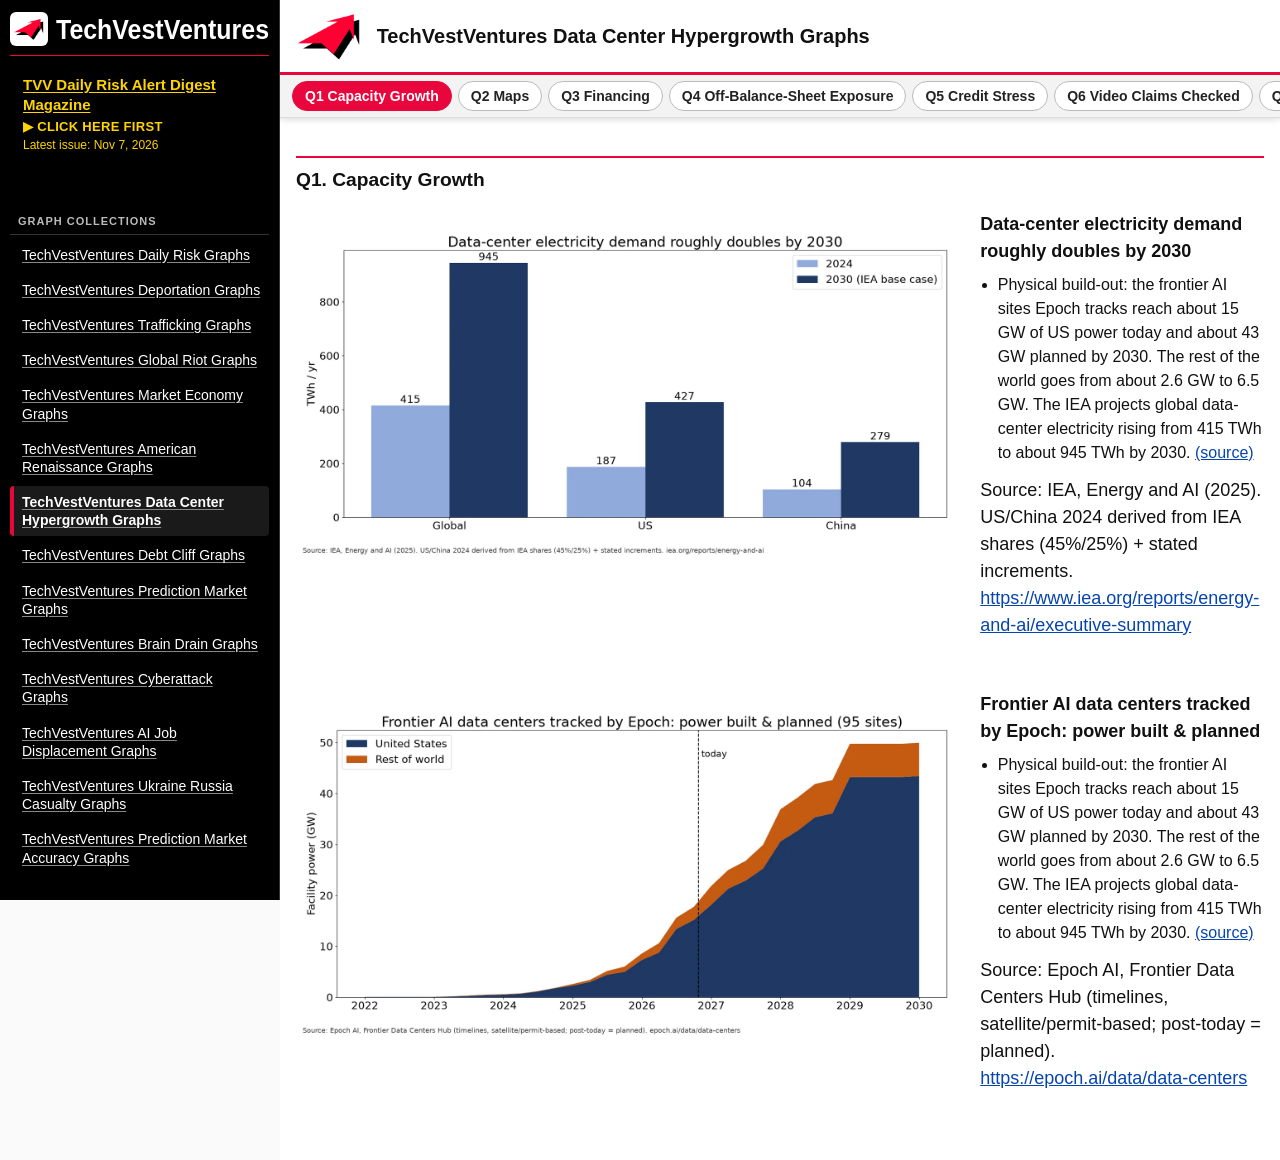
==== index.html @ f4a86226 "Weekly Focus graphs 2026-11-08" ====
<!doctype html><html lang="en"><head><meta charset="utf-8"><meta name="viewport" content="width=device-width,initial-scale=1"><title>TechVestVentures Data Center Hypergrowth Graphs</title><link rel="stylesheet" href="assets/style.css"></head><body><nav id="tvvnav" aria-label="TechVestVentures sites"><details open><summary><span class="mark"><img src="[data-uri]" alt="TechVest logo"></span><svg class="word" viewBox="0 0 214 32" preserveAspectRatio="xMinYMid meet" role="img" aria-label="TechVestVentures"><text x="0" y="26" textLength="214" lengthAdjust="spacingAndGlyphs" font-family="Arial,Helvetica,sans-serif" font-weight="700" font-size="28" fill="#fff">TechVestVentures</text></svg></summary><a class="mag" href="https://atlantean2.github.io/tvv-daily-risk-alert-digest/"><span class="t">TVV Daily Risk Alert Digest Magazine</span><span class="cta">&#9654; click here first</span><span class="sub">Latest issue: Nov 7, 2026</span></a><div class="sp2" aria-hidden="true"></div><div class="grp">Graph Collections</div><a href="https://atlantean2.github.io/tvv-daily-risk-graphs/">TechVestVentures Daily Risk Graphs</a><a href="https://atlantean2.github.io/tvv-deportation-graphs/">TechVestVentures Deportation Graphs</a><a href="https://atlantean2.github.io/tvv-trafficking-graphs/">TechVestVentures Trafficking Graphs</a><a href="https://atlantean2.github.io/tvv-global-riot-graphs/">TechVestVentures Global Riot Graphs</a><a href="https://atlantean2.github.io/tvv-market-economy-graphs/">TechVestVentures Market Economy Graphs</a><a href="https://atlantean2.github.io/tvv-american-renaissance-graphs/">TechVestVentures American Renaissance Graphs</a><a class="cur" href="https://atlantean2.github.io/tvv-data-center-hypergrowth-graphs/" aria-current="page">TechVestVentures Data Center Hypergrowth Graphs</a><a href="https://atlantean2.github.io/tvv-debt-cliff-graphs/">TechVestVentures Debt Cliff Graphs</a><a href="https://atlantean2.github.io/tvv-prediction-market-graphs/">TechVestVentures Prediction Market Graphs</a><a href="https://atlantean2.github.io/tvv-brain-drain-graphs/">TechVestVentures Brain Drain Graphs</a><a href="https://atlantean2.github.io/tvv-cyberattack-graphs/">TechVestVentures Cyberattack Graphs</a><a href="https://atlantean2.github.io/tvv-ai-job-displacement-graphs/">TechVestVentures AI Job Displacement Graphs</a><a href="https://atlantean2.github.io/tvv-ukraine-russia-casualty-graphs/">TechVestVentures Ukraine Russia Casualty Graphs</a><a href="https://atlantean2.github.io/tvv-prediction-market-accuracy-graphs/">TechVestVentures Prediction Market Accuracy Graphs</a><div class="sp5" aria-hidden="true"></div><div class="grp gold">Essays</div><a class="ess" href="https://atlantean2.github.io/tvv-daily-risk-alert-digest/essays/ai-job-displacement.html">AI Job Displacement</a><a class="ess" href="https://atlantean2.github.io/tvv-daily-risk-alert-digest/essays/prediction-markets.html">Prediction Markets</a><a class="ess" href="https://atlantean2.github.io/tvv-daily-risk-alert-digest/essays/ukraine-russia-casualty-claims.html">Ukraine vs Russia: Casualty Claims</a></details></nav><script>(function(){var d=document.querySelector('#tvvnav details');function f(){if(innerWidth>900)d.open=true}f();addEventListener('resize',f)})()</script><div id="top"><header><img src="assets/logo.png" alt="TVV logo"><h1>TechVestVentures Data Center Hypergrowth Graphs</h1></header><nav id="tabs" role="tablist" aria-label="Sections"><button role="tab" data-d="Q1" aria-selected="false">Q1 Capacity Growth</button><button role="tab" data-d="Q2" aria-selected="false">Q2 Maps</button><button role="tab" data-d="Q3" aria-selected="false">Q3 Financing</button><button role="tab" data-d="Q4" aria-selected="false">Q4 Off-Balance-Sheet Exposure</button><button role="tab" data-d="Q5" aria-selected="false">Q5 Credit Stress</button><button role="tab" data-d="Q6" aria-selected="false">Q6 Video Claims Checked</button><button role="tab" data-d="Q7" aria-selected="false">Q7 Power &amp; Grid</button><button role="tab" data-d="sources" aria-selected="false">Sources</button></nav></div><main id="content"></main><script>const tabs=[...document.querySelectorAll('#tabs button')],m=document.getElementById('content'),ds=tabs.map(t=>t.dataset.d);
async function show(d){if(!ds.includes(d))d=ds[0];tabs.forEach(t=>t.setAttribute('aria-selected',t.dataset.d==d));
document.querySelector(`#tabs [data-d="${d}"]`).scrollIntoView({inline:'nearest',block:'nearest'});
m.innerHTML='<p>Loading…</p>';try{const r=await fetch('issues/'+d+'.html',{cache:'no-cache'});const doc=new DOMParser().parseFromString(await r.text(),'text/html');
const c=doc.querySelector('#issue');c.querySelectorAll('img').forEach(i=>i.setAttribute('src','issues/'+i.getAttribute('src')));
c.querySelectorAll('a[href]').forEach(a=>{const h=a.getAttribute('href');if(!/^(https?:|#)/.test(h))a.setAttribute('href','issues/'+h);if(/^http/.test(h)){a.target='_blank';a.rel='noopener'}});m.innerHTML=c.innerHTML;document.title=TT+' — '+(tabs.find(t=>t.dataset.d==d).textContent);window.scrollTo(0,0)}
catch(e){m.innerHTML='<p>Could not load '+d+'.</p>'}}
const TT=document.title;tabs.forEach(t=>t.onclick=()=>{location.hash=t.dataset.d});
addEventListener('hashchange',()=>show(location.hash.slice(1)));show(location.hash.slice(1));</script></body></html>
---- assets/style.css ----
body{margin:0;font:16px/1.5 Arial,Helvetica,sans-serif;color:#111;background:#fafafa}
#top{position:sticky;top:0;z-index:9;background:#fff;box-shadow:0 2px 6px #0002}
header{border-bottom:3px solid #e8063c;display:flex;align-items:center;gap:14px;padding:8px 16px}
header img{height:56px}header h1{font-size:1.25rem;margin:0}
#tabs{display:flex;gap:6px;overflow-x:auto;white-space:nowrap;padding:6px 12px;background:#f3f3f3;border-bottom:1px solid #ddd;-webkit-overflow-scrolling:touch}
#tabs button{flex:0 0 auto;font:600 14px Arial,sans-serif;padding:6px 12px;border:1px solid #bbb;border-radius:16px;background:#fff;color:#222;cursor:pointer}
#tabs button[aria-selected=true]{background:#e8063c;border-color:#e8063c;color:#fff}
main{max-width:1040px;margin:0 auto;padding:16px;background:#fff}
main img{width:100%;max-width:1000px;height:auto;display:block;margin:14px auto}
a{color:#0645ad;text-decoration:underline}h2{border-top:2px solid #e8063c;padding-top:8px;margin-top:22px;font-size:1.2rem;font-weight:700;scroll-margin-top:130px}
main table{width:100%;border-collapse:collapse}main td{display:block;width:100%;padding:0}main td:empty{display:none}
ul.items{margin-left:24px;padding-left:1.1em}
.action-box{border:3px solid #e8063c;padding:10px 14px;margin:20px 0}a.risk-center{font-weight:700;color:#C00000}.rc-header{font-size:.9rem;color:#1a1a1a;border-bottom:2px solid #C9A227;padding-bottom:6px;margin:0 0 12px}ul.items li{margin:6px 0}
@media(max-width:600px){header img{height:40px}header h1{font-size:1rem}}
figure.g{margin:0 0 28px;padding:0}figure.g figcaption{font-size:15px;margin:4px 6px}figure.g .t{font-weight:700}
figure.g .s{font-size:14px;word-break:break-all}ul.src li{margin:4px 0;word-break:break-all}
figure.g{display:grid;grid-template-columns:minmax(0,7fr) minmax(260px,3fr);gap:22px;align-items:start;margin:0 0 40px}
figure.g img{width:100%;height:auto;max-width:none}
figure.g figcaption{font-size:18px;line-height:1.5;margin:0}figure.g figcaption p{margin:0 0 12px}
figure.g figcaption .t{font-weight:700;display:block;margin-bottom:8px}figure.g ul{margin:0 0 12px;padding-left:1.1em;font-size:16px}figure.g li{margin:4px 0}
.view{border-left:4px solid #8B0000;background:#faf3f3;padding:10px 14px;margin:24px 0;font-size:17px;line-height:1.5}
@media(max-width:1100px){figure.g{grid-template-columns:1fr}}
figure.g.w{display:grid;grid-template-columns:minmax(0,7fr) minmax(260px,3fr);gap:22px;align-items:start;margin:0 0 40px}
figure.g.w img{width:100%;height:auto;max-width:none}
figure.g.w figcaption{font-size:18px;line-height:1.5;margin:0}figure.g.w figcaption p{margin:0 0 12px}
figure.g.w figcaption .t{font-weight:700;display:block;margin-bottom:8px}
.wk{border-left:4px solid #8B0000;background:#faf3f3;padding:10px 14px;margin:0 0 24px;font-size:17px;line-height:1.5}
figure.g.w ul{margin:0 0 12px;padding-left:1.1em;font-size:16px}figure.g.w li{margin:4px 0}figure.g.w p.nt{font-size:15px;color:#444}
@media(max-width:1100px){figure.g.w{grid-template-columns:1fr}}
#tvvnav{position:fixed;left:0;top:0;bottom:0;width:280px;box-sizing:border-box;padding:12px 10px;background:#000;color:#fff;border-right:1px solid #333;font-family:Arial,Helvetica,sans-serif;overflow-y:auto;z-index:20}
#tvvnav summary{list-style:none;cursor:default;display:flex;align-items:center;gap:8px;border-bottom:1px solid #e8063c;padding-bottom:9px;margin-bottom:10px}
#tvvnav summary::-webkit-details-marker{display:none}
#tvvnav .mark{flex:0 0 auto;width:38px;height:34px;background:#fff;border-radius:6px;display:flex;align-items:center;justify-content:center}
#tvvnav .mark img{width:32px;height:auto;display:block}
#tvvnav .word{flex:1 1 auto;min-width:0;height:32px;display:block}
#tvvnav a,#tvvnav span.soon{display:block;font-size:14px;padding:7px 8px;margin:3px 0;border-radius:4px;line-height:1.3;border-left:4px solid transparent}
#tvvnav a{color:#fff;text-decoration:underline;text-decoration-color:#888;text-underline-offset:2px}
#tvvnav a:hover,#tvvnav a:focus{background:#222;text-decoration-color:#fff}
#tvvnav a.cur{font-weight:700;border-left-color:#e8063c;background:#1a1a1a}
#tvvnav span.soon{color:#888;font-style:italic}
#tvvnav a.mag{background:#ffd400;color:#000;font-weight:700;font-size:15px;text-decoration:none;border-left:4px solid #ffd400;padding:9px 9px 8px;margin-bottom:10px}
#tvvnav a.mag:hover,#tvvnav a.mag:focus{background:#ffe766}
#tvvnav a.mag.cur{border-left-color:#e8063c}
#tvvnav a.mag .t{text-decoration:underline;text-underline-offset:2px}
#tvvnav a.mag .cta{display:block;margin-top:5px;font-size:13px;font-weight:700;text-transform:uppercase;letter-spacing:.3px}
#tvvnav a.mag .sub{display:block;font-size:12px;font-weight:400;margin-top:2px}
#tvvnav a.mag:not(.cur){background:transparent;color:#ffd400;border-left:4px solid transparent}
#tvvnav a.mag:not(.cur):hover,#tvvnav a.mag:not(.cur):focus{background:#1a1a1a}
#tvvnav .sp2{height:2.6em}#tvvnav .sp5{height:6.5em}
#tvvnav .grp{font-size:11px;font-weight:700;letter-spacing:1px;text-transform:uppercase;color:#bbb;padding:0 8px 4px;margin:0 0 4px;border-bottom:1px solid #333}
#tvvnav .grp.gold{color:#ffd400;border-bottom-color:#5a4b00}
#tvvnav a.ess{color:#ffd400;font-weight:700;text-decoration-color:#8a7300}
#tvvnav a.ess:hover,#tvvnav a.ess:focus{background:#1a1a1a;text-decoration-color:#ffd400}
#tvvnav a.ess.cur{background:#ffd400;color:#000;border-left-color:#e8063c;text-decoration:none}
body{padding-left:280px}
@media(max-width:900px){body{padding-left:0}#tvvnav{position:static;width:auto;border-right:0;border-bottom:2px solid #e8063c;padding:8px 12px}
#tvvnav summary{cursor:pointer;margin:0;border:0;padding:2px 0}#tvvnav .word{max-width:250px}
#tvvnav summary::after{content:"\2630";color:#fff;font-size:22px;margin-left:auto;padding-left:8px}}
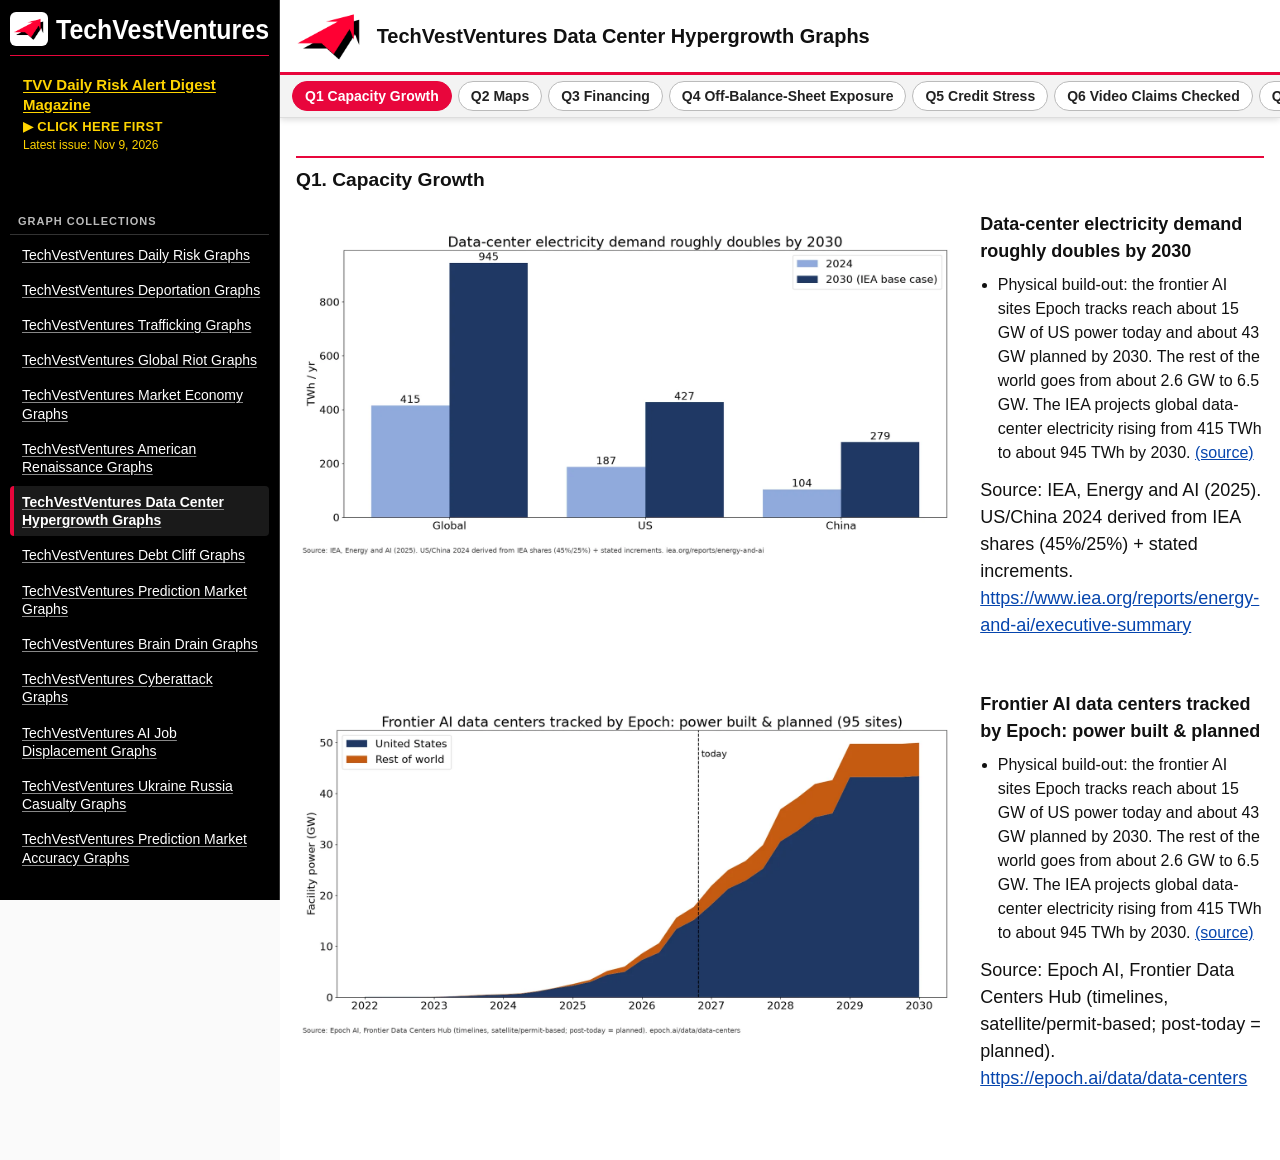
==== commit bd512414: "Data Center: add neo-cloud stocks drawdown from all-time highs (M48) Approved by Michael Nov 10, 202" ====
--- a/index.html
+++ b/index.html
@@ -1,4 +1,4 @@
-<!doctype html><html lang="en"><head><meta charset="utf-8"><meta name="viewport" content="width=device-width,initial-scale=1"><title>TechVestVentures Data Center Hypergrowth Graphs</title><link rel="stylesheet" href="assets/style.css"></head><body><nav id="tvvnav" aria-label="TechVestVentures sites"><details open><summary><span class="mark"><img src="[data-uri]" alt="TechVest logo"></span><svg class="word" viewBox="0 0 214 32" preserveAspectRatio="xMinYMid meet" role="img" aria-label="TechVestVentures"><text x="0" y="26" textLength="214" lengthAdjust="spacingAndGlyphs" font-family="Arial,Helvetica,sans-serif" font-weight="700" font-size="28" fill="#fff">TechVestVentures</text></svg></summary><a class="mag" href="https://atlantean2.github.io/tvv-daily-risk-alert-digest/"><span class="t">TVV Daily Risk Alert Digest Magazine</span><span class="cta">&#9654; click here first</span><span class="sub">Latest issue: Nov 7, 2026</span></a><div class="sp2" aria-hidden="true"></div><div class="grp">Graph Collections</div><a href="https://atlantean2.github.io/tvv-daily-risk-graphs/">TechVestVentures Daily Risk Graphs</a><a href="https://atlantean2.github.io/tvv-deportation-graphs/">TechVestVentures Deportation Graphs</a><a href="https://atlantean2.github.io/tvv-trafficking-graphs/">TechVestVentures Trafficking Graphs</a><a href="https://atlantean2.github.io/tvv-global-riot-graphs/">TechVestVentures Global Riot Graphs</a><a href="https://atlantean2.github.io/tvv-market-economy-graphs/">TechVestVentures Market Economy Graphs</a><a href="https://atlantean2.github.io/tvv-american-renaissance-graphs/">TechVestVentures American Renaissance Graphs</a><a class="cur" href="https://atlantean2.github.io/tvv-data-center-hypergrowth-graphs/" aria-current="page">TechVestVentures Data Center Hypergrowth Graphs</a><a href="https://atlantean2.github.io/tvv-debt-cliff-graphs/">TechVestVentures Debt Cliff Graphs</a><a href="https://atlantean2.github.io/tvv-prediction-market-graphs/">TechVestVentures Prediction Market Graphs</a><a href="https://atlantean2.github.io/tvv-brain-drain-graphs/">TechVestVentures Brain Drain Graphs</a><a href="https://atlantean2.github.io/tvv-cyberattack-graphs/">TechVestVentures Cyberattack Graphs</a><a href="https://atlantean2.github.io/tvv-ai-job-displacement-graphs/">TechVestVentures AI Job Displacement Graphs</a><a href="https://atlantean2.github.io/tvv-ukraine-russia-casualty-graphs/">TechVestVentures Ukraine Russia Casualty Graphs</a><a href="https://atlantean2.github.io/tvv-prediction-market-accuracy-graphs/">TechVestVentures Prediction Market Accuracy Graphs</a><div class="sp5" aria-hidden="true"></div><div class="grp gold">Essays</div><a class="ess" href="https://atlantean2.github.io/tvv-daily-risk-alert-digest/essays/ai-job-displacement.html">AI Job Displacement</a><a class="ess" href="https://atlantean2.github.io/tvv-daily-risk-alert-digest/essays/prediction-markets.html">Prediction Markets</a><a class="ess" href="https://atlantean2.github.io/tvv-daily-risk-alert-digest/essays/ukraine-russia-casualty-claims.html">Ukraine vs Russia: Casualty Claims</a></details></nav><script>(function(){var d=document.querySelector('#tvvnav details');function f(){if(innerWidth>900)d.open=true}f();addEventListener('resize',f)})()</script><div id="top"><header><img src="assets/logo.png" alt="TVV logo"><h1>TechVestVentures Data Center Hypergrowth Graphs</h1></header><nav id="tabs" role="tablist" aria-label="Sections"><button role="tab" data-d="Q1" aria-selected="false">Q1 Capacity Growth</button><button role="tab" data-d="Q2" aria-selected="false">Q2 Maps</button><button role="tab" data-d="Q3" aria-selected="false">Q3 Financing</button><button role="tab" data-d="Q4" aria-selected="false">Q4 Off-Balance-Sheet Exposure</button><button role="tab" data-d="Q5" aria-selected="false">Q5 Credit Stress</button><button role="tab" data-d="Q6" aria-selected="false">Q6 Video Claims Checked</button><button role="tab" data-d="Q7" aria-selected="false">Q7 Power &amp; Grid</button><button role="tab" data-d="sources" aria-selected="false">Sources</button></nav></div><main id="content"></main><script>const tabs=[...document.querySelectorAll('#tabs button')],m=document.getElementById('content'),ds=tabs.map(t=>t.dataset.d);
+<!doctype html><html lang="en"><head><meta charset="utf-8"><meta name="viewport" content="width=device-width,initial-scale=1"><title>TechVestVentures Data Center Hypergrowth Graphs</title><link rel="stylesheet" href="assets/style.css"></head><body><nav id="tvvnav" aria-label="TechVestVentures sites"><details open><summary><span class="mark"><img src="[data-uri]" alt="TechVest logo"></span><svg class="word" viewBox="0 0 214 32" preserveAspectRatio="xMinYMid meet" role="img" aria-label="TechVestVentures"><text x="0" y="26" textLength="214" lengthAdjust="spacingAndGlyphs" font-family="Arial,Helvetica,sans-serif" font-weight="700" font-size="28" fill="#fff">TechVestVentures</text></svg></summary><a class="mag" href="https://atlantean2.github.io/tvv-daily-risk-alert-digest/"><span class="t">TVV Daily Risk Alert Digest Magazine</span><span class="cta">&#9654; click here first</span><span class="sub">Latest issue: Nov 9, 2026</span></a><div class="sp2" aria-hidden="true"></div><div class="grp">Graph Collections</div><a href="https://atlantean2.github.io/tvv-daily-risk-graphs/">TechVestVentures Daily Risk Graphs</a><a href="https://atlantean2.github.io/tvv-deportation-graphs/">TechVestVentures Deportation Graphs</a><a href="https://atlantean2.github.io/tvv-trafficking-graphs/">TechVestVentures Trafficking Graphs</a><a href="https://atlantean2.github.io/tvv-global-riot-graphs/">TechVestVentures Global Riot Graphs</a><a href="https://atlantean2.github.io/tvv-market-economy-graphs/">TechVestVentures Market Economy Graphs</a><a href="https://atlantean2.github.io/tvv-american-renaissance-graphs/">TechVestVentures American Renaissance Graphs</a><a class="cur" href="https://atlantean2.github.io/tvv-data-center-hypergrowth-graphs/" aria-current="page">TechVestVentures Data Center Hypergrowth Graphs</a><a href="https://atlantean2.github.io/tvv-debt-cliff-graphs/">TechVestVentures Debt Cliff Graphs</a><a href="https://atlantean2.github.io/tvv-prediction-market-graphs/">TechVestVentures Prediction Market Graphs</a><a href="https://atlantean2.github.io/tvv-brain-drain-graphs/">TechVestVentures Brain Drain Graphs</a><a href="https://atlantean2.github.io/tvv-cyberattack-graphs/">TechVestVentures Cyberattack Graphs</a><a href="https://atlantean2.github.io/tvv-ai-job-displacement-graphs/">TechVestVentures AI Job Displacement Graphs</a><a href="https://atlantean2.github.io/tvv-ukraine-russia-casualty-graphs/">TechVestVentures Ukraine Russia Casualty Graphs</a><a href="https://atlantean2.github.io/tvv-prediction-market-accuracy-graphs/">TechVestVentures Prediction Market Accuracy Graphs</a><div class="sp5" aria-hidden="true"></div><div class="grp gold">Essays</div><a class="ess" href="https://atlantean2.github.io/tvv-daily-risk-alert-digest/essays/ai-job-displacement.html">AI Job Displacement</a><a class="ess" href="https://atlantean2.github.io/tvv-daily-risk-alert-digest/essays/prediction-markets.html">Prediction Markets</a><a class="ess" href="https://atlantean2.github.io/tvv-daily-risk-alert-digest/essays/ukraine-russia-casualty-claims.html">Ukraine vs Russia: Casualty Claims</a></details></nav><script>(function(){var d=document.querySelector('#tvvnav details');function f(){if(innerWidth>900)d.open=true}f();addEventListener('resize',f)})()</script><div id="top"><header><img src="assets/logo.png" alt="TVV logo"><h1>TechVestVentures Data Center Hypergrowth Graphs</h1></header><nav id="tabs" role="tablist" aria-label="Sections"><button role="tab" data-d="Q1" aria-selected="false">Q1 Capacity Growth</button><button role="tab" data-d="Q2" aria-selected="false">Q2 Maps</button><button role="tab" data-d="Q3" aria-selected="false">Q3 Financing</button><button role="tab" data-d="Q4" aria-selected="false">Q4 Off-Balance-Sheet Exposure</button><button role="tab" data-d="Q5" aria-selected="false">Q5 Credit Stress</button><button role="tab" data-d="Q6" aria-selected="false">Q6 Video Claims Checked</button><button role="tab" data-d="Q7" aria-selected="false">Q7 Power &amp; Grid</button><button role="tab" data-d="Q8" aria-selected="false">Q8 Neo-cloud Stocks</button><button role="tab" data-d="sources" aria-selected="false">Sources</button></nav></div><main id="content"></main><script>const tabs=[...document.querySelectorAll('#tabs button')],m=document.getElementById('content'),ds=tabs.map(t=>t.dataset.d);
 async function show(d){if(!ds.includes(d))d=ds[0];tabs.forEach(t=>t.setAttribute('aria-selected',t.dataset.d==d));
 document.querySelector(`#tabs [data-d="${d}"]`).scrollIntoView({inline:'nearest',block:'nearest'});
 m.innerHTML='<p>Loading…</p>';try{const r=await fetch('issues/'+d+'.html',{cache:'no-cache'});const doc=new DOMParser().parseFromString(await r.text(),'text/html');
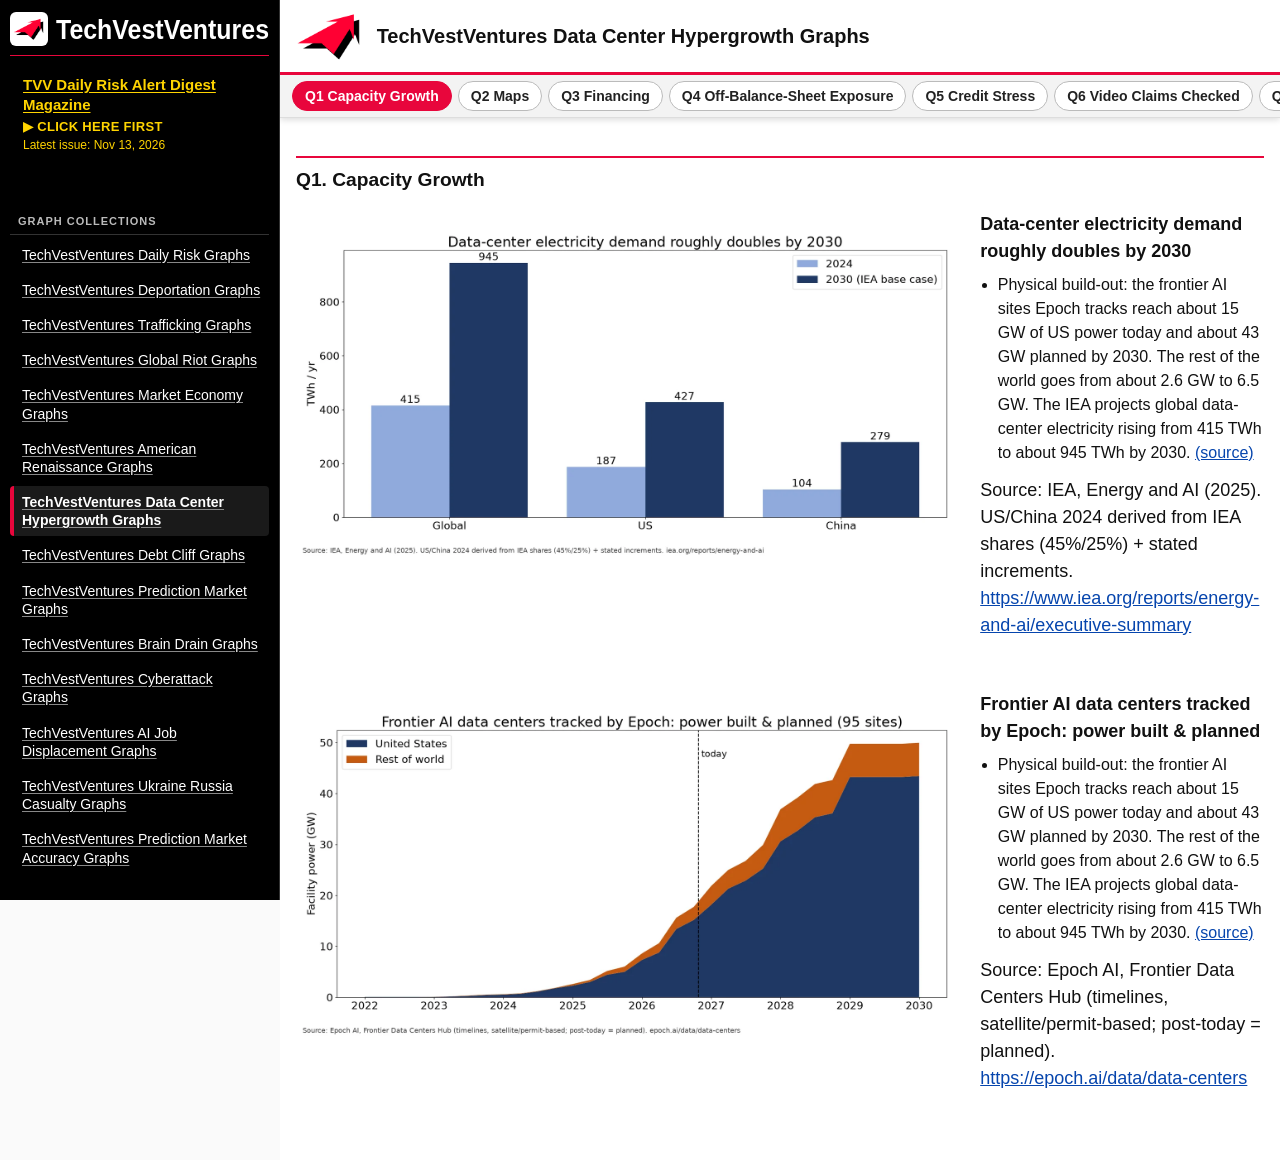
==== commit 19db1c23: "Data Center: add Nvidia trailing P/E (M52) and forward P/E after CEO exit (M58) Approved by Michael " ====
--- a/index.html
+++ b/index.html
@@ -1,4 +1,4 @@
-<!doctype html><html lang="en"><head><meta charset="utf-8"><meta name="viewport" content="width=device-width,initial-scale=1"><title>TechVestVentures Data Center Hypergrowth Graphs</title><link rel="stylesheet" href="assets/style.css"></head><body><nav id="tvvnav" aria-label="TechVestVentures sites"><details open><summary><span class="mark"><img src="[data-uri]" alt="TechVest logo"></span><svg class="word" viewBox="0 0 214 32" preserveAspectRatio="xMinYMid meet" role="img" aria-label="TechVestVentures"><text x="0" y="26" textLength="214" lengthAdjust="spacingAndGlyphs" font-family="Arial,Helvetica,sans-serif" font-weight="700" font-size="28" fill="#fff">TechVestVentures</text></svg></summary><a class="mag" href="https://atlantean2.github.io/tvv-daily-risk-alert-digest/"><span class="t">TVV Daily Risk Alert Digest Magazine</span><span class="cta">&#9654; click here first</span><span class="sub">Latest issue: Nov 9, 2026</span></a><div class="sp2" aria-hidden="true"></div><div class="grp">Graph Collections</div><a href="https://atlantean2.github.io/tvv-daily-risk-graphs/">TechVestVentures Daily Risk Graphs</a><a href="https://atlantean2.github.io/tvv-deportation-graphs/">TechVestVentures Deportation Graphs</a><a href="https://atlantean2.github.io/tvv-trafficking-graphs/">TechVestVentures Trafficking Graphs</a><a href="https://atlantean2.github.io/tvv-global-riot-graphs/">TechVestVentures Global Riot Graphs</a><a href="https://atlantean2.github.io/tvv-market-economy-graphs/">TechVestVentures Market Economy Graphs</a><a href="https://atlantean2.github.io/tvv-american-renaissance-graphs/">TechVestVentures American Renaissance Graphs</a><a class="cur" href="https://atlantean2.github.io/tvv-data-center-hypergrowth-graphs/" aria-current="page">TechVestVentures Data Center Hypergrowth Graphs</a><a href="https://atlantean2.github.io/tvv-debt-cliff-graphs/">TechVestVentures Debt Cliff Graphs</a><a href="https://atlantean2.github.io/tvv-prediction-market-graphs/">TechVestVentures Prediction Market Graphs</a><a href="https://atlantean2.github.io/tvv-brain-drain-graphs/">TechVestVentures Brain Drain Graphs</a><a href="https://atlantean2.github.io/tvv-cyberattack-graphs/">TechVestVentures Cyberattack Graphs</a><a href="https://atlantean2.github.io/tvv-ai-job-displacement-graphs/">TechVestVentures AI Job Displacement Graphs</a><a href="https://atlantean2.github.io/tvv-ukraine-russia-casualty-graphs/">TechVestVentures Ukraine Russia Casualty Graphs</a><a href="https://atlantean2.github.io/tvv-prediction-market-accuracy-graphs/">TechVestVentures Prediction Market Accuracy Graphs</a><div class="sp5" aria-hidden="true"></div><div class="grp gold">Essays</div><a class="ess" href="https://atlantean2.github.io/tvv-daily-risk-alert-digest/essays/ai-job-displacement.html">AI Job Displacement</a><a class="ess" href="https://atlantean2.github.io/tvv-daily-risk-alert-digest/essays/prediction-markets.html">Prediction Markets</a><a class="ess" href="https://atlantean2.github.io/tvv-daily-risk-alert-digest/essays/ukraine-russia-casualty-claims.html">Ukraine vs Russia: Casualty Claims</a></details></nav><script>(function(){var d=document.querySelector('#tvvnav details');function f(){if(innerWidth>900)d.open=true}f();addEventListener('resize',f)})()</script><div id="top"><header><img src="assets/logo.png" alt="TVV logo"><h1>TechVestVentures Data Center Hypergrowth Graphs</h1></header><nav id="tabs" role="tablist" aria-label="Sections"><button role="tab" data-d="Q1" aria-selected="false">Q1 Capacity Growth</button><button role="tab" data-d="Q2" aria-selected="false">Q2 Maps</button><button role="tab" data-d="Q3" aria-selected="false">Q3 Financing</button><button role="tab" data-d="Q4" aria-selected="false">Q4 Off-Balance-Sheet Exposure</button><button role="tab" data-d="Q5" aria-selected="false">Q5 Credit Stress</button><button role="tab" data-d="Q6" aria-selected="false">Q6 Video Claims Checked</button><button role="tab" data-d="Q7" aria-selected="false">Q7 Power &amp; Grid</button><button role="tab" data-d="Q8" aria-selected="false">Q8 Neo-cloud Stocks</button><button role="tab" data-d="sources" aria-selected="false">Sources</button></nav></div><main id="content"></main><script>const tabs=[...document.querySelectorAll('#tabs button')],m=document.getElementById('content'),ds=tabs.map(t=>t.dataset.d);
+<!doctype html><html lang="en"><head><meta charset="utf-8"><meta name="viewport" content="width=device-width,initial-scale=1"><title>TechVestVentures Data Center Hypergrowth Graphs</title><link rel="stylesheet" href="assets/style.css"></head><body><nav id="tvvnav" aria-label="TechVestVentures sites"><details open><summary><span class="mark"><img src="[data-uri]" alt="TechVest logo"></span><svg class="word" viewBox="0 0 214 32" preserveAspectRatio="xMinYMid meet" role="img" aria-label="TechVestVentures"><text x="0" y="26" textLength="214" lengthAdjust="spacingAndGlyphs" font-family="Arial,Helvetica,sans-serif" font-weight="700" font-size="28" fill="#fff">TechVestVentures</text></svg></summary><a class="mag" href="https://atlantean2.github.io/tvv-daily-risk-alert-digest/"><span class="t">TVV Daily Risk Alert Digest Magazine</span><span class="cta">&#9654; click here first</span><span class="sub">Latest issue: Nov 13, 2026</span></a><div class="sp2" aria-hidden="true"></div><div class="grp">Graph Collections</div><a href="https://atlantean2.github.io/tvv-daily-risk-graphs/">TechVestVentures Daily Risk Graphs</a><a href="https://atlantean2.github.io/tvv-deportation-graphs/">TechVestVentures Deportation Graphs</a><a href="https://atlantean2.github.io/tvv-trafficking-graphs/">TechVestVentures Trafficking Graphs</a><a href="https://atlantean2.github.io/tvv-global-riot-graphs/">TechVestVentures Global Riot Graphs</a><a href="https://atlantean2.github.io/tvv-market-economy-graphs/">TechVestVentures Market Economy Graphs</a><a href="https://atlantean2.github.io/tvv-american-renaissance-graphs/">TechVestVentures American Renaissance Graphs</a><a class="cur" href="https://atlantean2.github.io/tvv-data-center-hypergrowth-graphs/" aria-current="page">TechVestVentures Data Center Hypergrowth Graphs</a><a href="https://atlantean2.github.io/tvv-debt-cliff-graphs/">TechVestVentures Debt Cliff Graphs</a><a href="https://atlantean2.github.io/tvv-prediction-market-graphs/">TechVestVentures Prediction Market Graphs</a><a href="https://atlantean2.github.io/tvv-brain-drain-graphs/">TechVestVentures Brain Drain Graphs</a><a href="https://atlantean2.github.io/tvv-cyberattack-graphs/">TechVestVentures Cyberattack Graphs</a><a href="https://atlantean2.github.io/tvv-ai-job-displacement-graphs/">TechVestVentures AI Job Displacement Graphs</a><a href="https://atlantean2.github.io/tvv-ukraine-russia-casualty-graphs/">TechVestVentures Ukraine Russia Casualty Graphs</a><a href="https://atlantean2.github.io/tvv-prediction-market-accuracy-graphs/">TechVestVentures Prediction Market Accuracy Graphs</a><div class="sp5" aria-hidden="true"></div><div class="grp gold">Essays</div><a class="ess" href="https://atlantean2.github.io/tvv-daily-risk-alert-digest/essays/ai-job-displacement.html">AI Job Displacement</a><a class="ess" href="https://atlantean2.github.io/tvv-daily-risk-alert-digest/essays/prediction-markets.html">Prediction Markets</a><a class="ess" href="https://atlantean2.github.io/tvv-daily-risk-alert-digest/essays/ukraine-russia-casualty-claims.html">Ukraine vs Russia: Casualty Claims</a></details></nav><script>(function(){var d=document.querySelector('#tvvnav details');function f(){if(innerWidth>900)d.open=true}f();addEventListener('resize',f)})()</script><div id="top"><header><img src="assets/logo.png" alt="TVV logo"><h1>TechVestVentures Data Center Hypergrowth Graphs</h1></header><nav id="tabs" role="tablist" aria-label="Sections"><button role="tab" data-d="Q1" aria-selected="false">Q1 Capacity Growth</button><button role="tab" data-d="Q2" aria-selected="false">Q2 Maps</button><button role="tab" data-d="Q3" aria-selected="false">Q3 Financing</button><button role="tab" data-d="Q4" aria-selected="false">Q4 Off-Balance-Sheet Exposure</button><button role="tab" data-d="Q5" aria-selected="false">Q5 Credit Stress</button><button role="tab" data-d="Q6" aria-selected="false">Q6 Video Claims Checked</button><button role="tab" data-d="Q7" aria-selected="false">Q7 Power &amp; Grid</button><button role="tab" data-d="Q8" aria-selected="false">Q8 Neo-cloud Stocks</button><button role="tab" data-d="Q9" aria-selected="false">Q9 Nvidia Valuation</button><button role="tab" data-d="sources" aria-selected="false">Sources</button></nav></div><main id="content"></main><script>const tabs=[...document.querySelectorAll('#tabs button')],m=document.getElementById('content'),ds=tabs.map(t=>t.dataset.d);
 async function show(d){if(!ds.includes(d))d=ds[0];tabs.forEach(t=>t.setAttribute('aria-selected',t.dataset.d==d));
 document.querySelector(`#tabs [data-d="${d}"]`).scrollIntoView({inline:'nearest',block:'nearest'});
 m.innerHTML='<p>Loading…</p>';try{const r=await fetch('issues/'+d+'.html',{cache:'no-cache'});const doc=new DOMParser().parseFromString(await r.text(),'text/html');
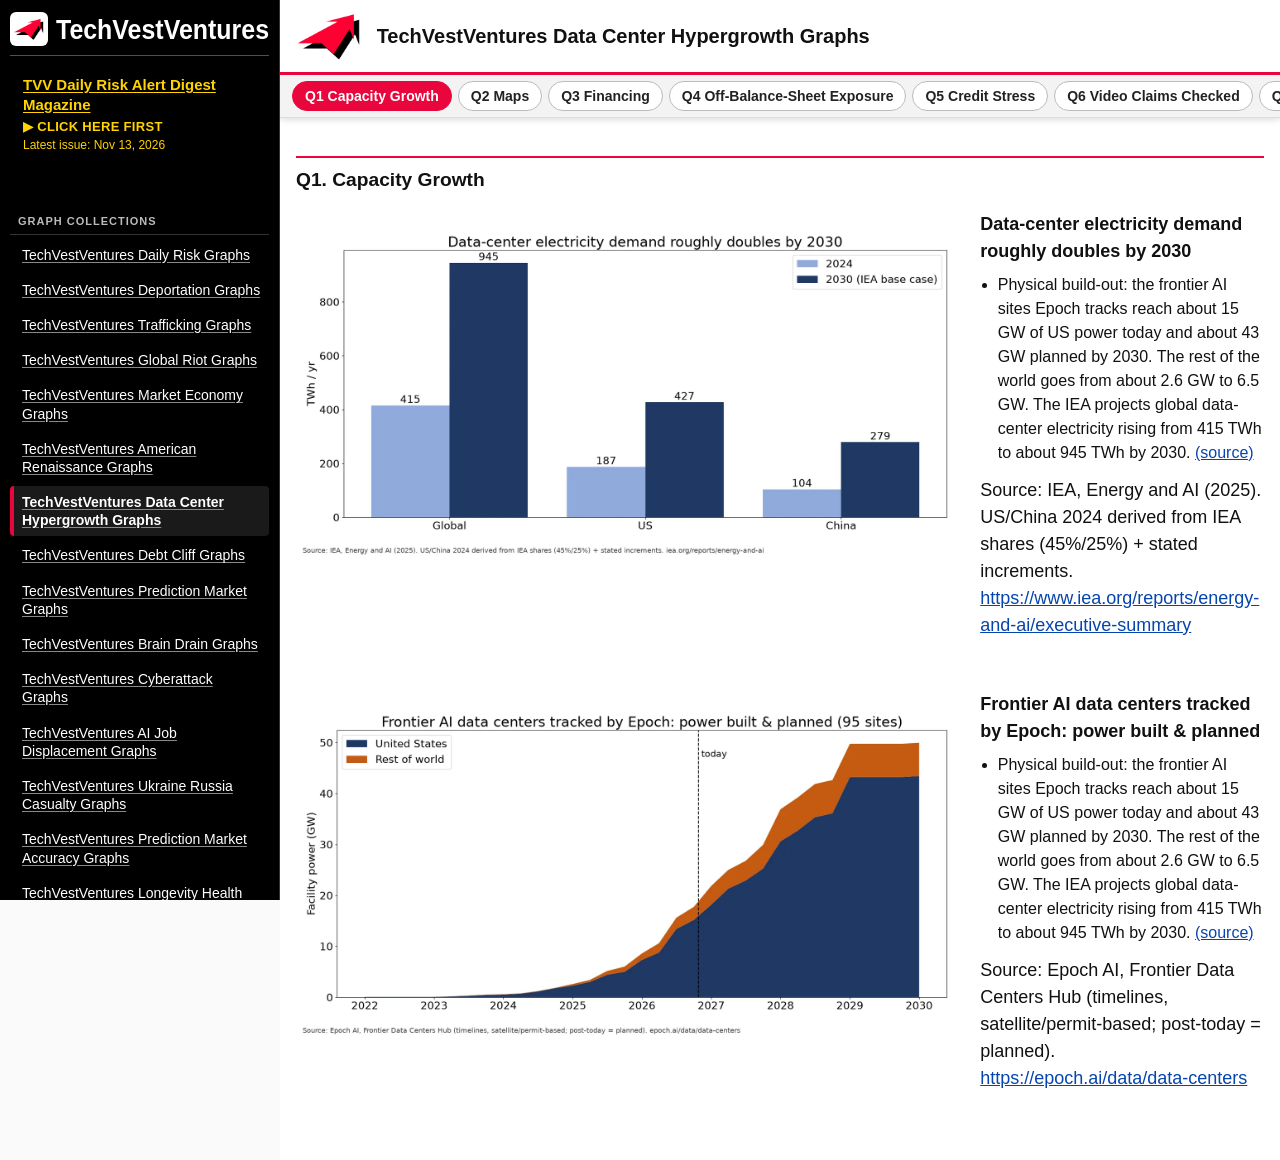
==== commit 732e838a: "Sidebar: add Longevity Health Graphs" ====
--- a/index.html
+++ b/index.html
@@ -1,4 +1,4 @@
-<!doctype html><html lang="en"><head><meta charset="utf-8"><meta name="viewport" content="width=device-width,initial-scale=1"><title>TechVestVentures Data Center Hypergrowth Graphs</title><link rel="stylesheet" href="assets/style.css"></head><body><nav id="tvvnav" aria-label="TechVestVentures sites"><details open><summary><span class="mark"><img src="[data-uri]" alt="TechVest logo"></span><svg class="word" viewBox="0 0 214 32" preserveAspectRatio="xMinYMid meet" role="img" aria-label="TechVestVentures"><text x="0" y="26" textLength="214" lengthAdjust="spacingAndGlyphs" font-family="Arial,Helvetica,sans-serif" font-weight="700" font-size="28" fill="#fff">TechVestVentures</text></svg></summary><a class="mag" href="https://atlantean2.github.io/tvv-daily-risk-alert-digest/"><span class="t">TVV Daily Risk Alert Digest Magazine</span><span class="cta">&#9654; click here first</span><span class="sub">Latest issue: Nov 13, 2026</span></a><div class="sp2" aria-hidden="true"></div><div class="grp">Graph Collections</div><a href="https://atlantean2.github.io/tvv-daily-risk-graphs/">TechVestVentures Daily Risk Graphs</a><a href="https://atlantean2.github.io/tvv-deportation-graphs/">TechVestVentures Deportation Graphs</a><a href="https://atlantean2.github.io/tvv-trafficking-graphs/">TechVestVentures Trafficking Graphs</a><a href="https://atlantean2.github.io/tvv-global-riot-graphs/">TechVestVentures Global Riot Graphs</a><a href="https://atlantean2.github.io/tvv-market-economy-graphs/">TechVestVentures Market Economy Graphs</a><a href="https://atlantean2.github.io/tvv-american-renaissance-graphs/">TechVestVentures American Renaissance Graphs</a><a class="cur" href="https://atlantean2.github.io/tvv-data-center-hypergrowth-graphs/" aria-current="page">TechVestVentures Data Center Hypergrowth Graphs</a><a href="https://atlantean2.github.io/tvv-debt-cliff-graphs/">TechVestVentures Debt Cliff Graphs</a><a href="https://atlantean2.github.io/tvv-prediction-market-graphs/">TechVestVentures Prediction Market Graphs</a><a href="https://atlantean2.github.io/tvv-brain-drain-graphs/">TechVestVentures Brain Drain Graphs</a><a href="https://atlantean2.github.io/tvv-cyberattack-graphs/">TechVestVentures Cyberattack Graphs</a><a href="https://atlantean2.github.io/tvv-ai-job-displacement-graphs/">TechVestVentures AI Job Displacement Graphs</a><a href="https://atlantean2.github.io/tvv-ukraine-russia-casualty-graphs/">TechVestVentures Ukraine Russia Casualty Graphs</a><a href="https://atlantean2.github.io/tvv-prediction-market-accuracy-graphs/">TechVestVentures Prediction Market Accuracy Graphs</a><div class="sp5" aria-hidden="true"></div><div class="grp gold">Essays</div><a class="ess" href="https://atlantean2.github.io/tvv-daily-risk-alert-digest/essays/ai-job-displacement.html">AI Job Displacement</a><a class="ess" href="https://atlantean2.github.io/tvv-daily-risk-alert-digest/essays/prediction-markets.html">Prediction Markets</a><a class="ess" href="https://atlantean2.github.io/tvv-daily-risk-alert-digest/essays/ukraine-russia-casualty-claims.html">Ukraine vs Russia: Casualty Claims</a></details></nav><script>(function(){var d=document.querySelector('#tvvnav details');function f(){if(innerWidth>900)d.open=true}f();addEventListener('resize',f)})()</script><div id="top"><header><img src="assets/logo.png" alt="TVV logo"><h1>TechVestVentures Data Center Hypergrowth Graphs</h1></header><nav id="tabs" role="tablist" aria-label="Sections"><button role="tab" data-d="Q1" aria-selected="false">Q1 Capacity Growth</button><button role="tab" data-d="Q2" aria-selected="false">Q2 Maps</button><button role="tab" data-d="Q3" aria-selected="false">Q3 Financing</button><button role="tab" data-d="Q4" aria-selected="false">Q4 Off-Balance-Sheet Exposure</button><button role="tab" data-d="Q5" aria-selected="false">Q5 Credit Stress</button><button role="tab" data-d="Q6" aria-selected="false">Q6 Video Claims Checked</button><button role="tab" data-d="Q7" aria-selected="false">Q7 Power &amp; Grid</button><button role="tab" data-d="Q8" aria-selected="false">Q8 Neo-cloud Stocks</button><button role="tab" data-d="Q9" aria-selected="false">Q9 Nvidia Valuation</button><button role="tab" data-d="sources" aria-selected="false">Sources</button></nav></div><main id="content"></main><script>const tabs=[...document.querySelectorAll('#tabs button')],m=document.getElementById('content'),ds=tabs.map(t=>t.dataset.d);
+<!doctype html><html lang="en"><head><meta charset="utf-8"><meta name="viewport" content="width=device-width,initial-scale=1"><title>TechVestVentures Data Center Hypergrowth Graphs</title><link rel="stylesheet" href="assets/style.css"></head><body><nav id="tvvnav" aria-label="TechVestVentures sites"><details open><summary><span class="mark"><img src="[data-uri]" alt="TechVest logo"></span><svg class="word" viewBox="0 0 214 32" preserveAspectRatio="xMinYMid meet" role="img" aria-label="TechVestVentures"><text x="0" y="26" textLength="214" lengthAdjust="spacingAndGlyphs" font-family="Arial,Helvetica,sans-serif" font-weight="700" font-size="28" fill="#fff">TechVestVentures</text></svg></summary><a class="mag" href="https://atlantean2.github.io/tvv-daily-risk-alert-digest/"><span class="t">TVV Daily Risk Alert Digest Magazine</span><span class="cta">&#9654; click here first</span><span class="sub">Latest issue: Nov 13, 2026</span></a><div class="sp2" aria-hidden="true"></div><div class="grp">Graph Collections</div><a href="https://atlantean2.github.io/tvv-daily-risk-graphs/">TechVestVentures Daily Risk Graphs</a><a href="https://atlantean2.github.io/tvv-deportation-graphs/">TechVestVentures Deportation Graphs</a><a href="https://atlantean2.github.io/tvv-trafficking-graphs/">TechVestVentures Trafficking Graphs</a><a href="https://atlantean2.github.io/tvv-global-riot-graphs/">TechVestVentures Global Riot Graphs</a><a href="https://atlantean2.github.io/tvv-market-economy-graphs/">TechVestVentures Market Economy Graphs</a><a href="https://atlantean2.github.io/tvv-american-renaissance-graphs/">TechVestVentures American Renaissance Graphs</a><a class="cur" href="https://atlantean2.github.io/tvv-data-center-hypergrowth-graphs/" aria-current="page">TechVestVentures Data Center Hypergrowth Graphs</a><a href="https://atlantean2.github.io/tvv-debt-cliff-graphs/">TechVestVentures Debt Cliff Graphs</a><a href="https://atlantean2.github.io/tvv-prediction-market-graphs/">TechVestVentures Prediction Market Graphs</a><a href="https://atlantean2.github.io/tvv-brain-drain-graphs/">TechVestVentures Brain Drain Graphs</a><a href="https://atlantean2.github.io/tvv-cyberattack-graphs/">TechVestVentures Cyberattack Graphs</a><a href="https://atlantean2.github.io/tvv-ai-job-displacement-graphs/">TechVestVentures AI Job Displacement Graphs</a><a href="https://atlantean2.github.io/tvv-ukraine-russia-casualty-graphs/">TechVestVentures Ukraine Russia Casualty Graphs</a><a href="https://atlantean2.github.io/tvv-prediction-market-accuracy-graphs/">TechVestVentures Prediction Market Accuracy Graphs</a><a href="https://atlantean2.github.io/tvv-longevity-health-graphs/">TechVestVentures Longevity Health Graphs</a><div class="sp5" aria-hidden="true"></div><div class="grp gold">Essays</div><a class="ess" href="https://atlantean2.github.io/tvv-daily-risk-alert-digest/essays/ai-job-displacement.html">AI Job Displacement</a><a class="ess" href="https://atlantean2.github.io/tvv-daily-risk-alert-digest/essays/prediction-markets.html">Prediction Markets</a><a class="ess" href="https://atlantean2.github.io/tvv-daily-risk-alert-digest/essays/ukraine-russia-casualty-claims.html">Ukraine vs Russia: Casualty Claims</a></details></nav><script>(function(){var d=document.querySelector('#tvvnav details');function f(){if(innerWidth>900)d.open=true}f();addEventListener('resize',f)})()</script><div id="top"><header><img src="assets/logo.png" alt="TVV logo"><h1>TechVestVentures Data Center Hypergrowth Graphs</h1></header><nav id="tabs" role="tablist" aria-label="Sections"><button role="tab" data-d="Q1" aria-selected="false">Q1 Capacity Growth</button><button role="tab" data-d="Q2" aria-selected="false">Q2 Maps</button><button role="tab" data-d="Q3" aria-selected="false">Q3 Financing</button><button role="tab" data-d="Q4" aria-selected="false">Q4 Off-Balance-Sheet Exposure</button><button role="tab" data-d="Q5" aria-selected="false">Q5 Credit Stress</button><button role="tab" data-d="Q6" aria-selected="false">Q6 Video Claims Checked</button><button role="tab" data-d="Q7" aria-selected="false">Q7 Power &amp; Grid</button><button role="tab" data-d="Q8" aria-selected="false">Q8 Neo-cloud Stocks</button><button role="tab" data-d="Q9" aria-selected="false">Q9 Nvidia Valuation</button><button role="tab" data-d="sources" aria-selected="false">Sources</button></nav></div><main id="content"></main><script>const tabs=[...document.querySelectorAll('#tabs button')],m=document.getElementById('content'),ds=tabs.map(t=>t.dataset.d);
 async function show(d){if(!ds.includes(d))d=ds[0];tabs.forEach(t=>t.setAttribute('aria-selected',t.dataset.d==d));
 document.querySelector(`#tabs [data-d="${d}"]`).scrollIntoView({inline:'nearest',block:'nearest'});
 m.innerHTML='<p>Loading…</p>';try{const r=await fetch('issues/'+d+'.html',{cache:'no-cache'});const doc=new DOMParser().parseFromString(await r.text(),'text/html');
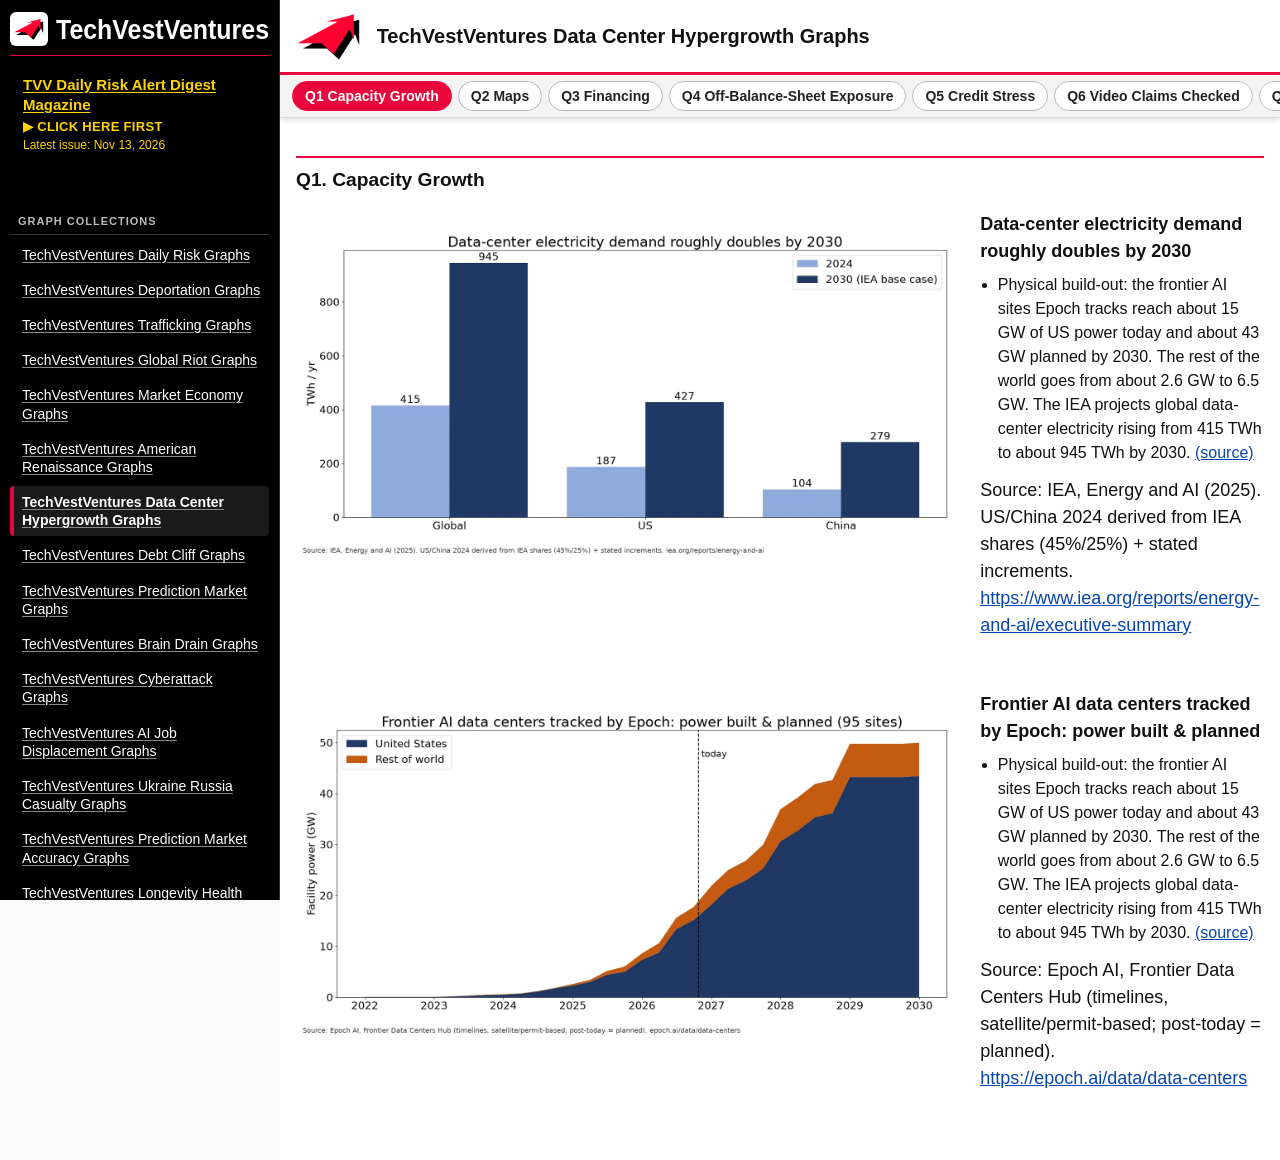
==== commit 8b10cbf9: "Sidebar: add Longevity Watcher Digest button" ====
--- a/index.html
+++ b/index.html
@@ -1,4 +1,4 @@
-<!doctype html><html lang="en"><head><meta charset="utf-8"><meta name="viewport" content="width=device-width,initial-scale=1"><title>TechVestVentures Data Center Hypergrowth Graphs</title><link rel="stylesheet" href="assets/style.css"></head><body><nav id="tvvnav" aria-label="TechVestVentures sites"><details open><summary><span class="mark"><img src="[data-uri]" alt="TechVest logo"></span><svg class="word" viewBox="0 0 214 32" preserveAspectRatio="xMinYMid meet" role="img" aria-label="TechVestVentures"><text x="0" y="26" textLength="214" lengthAdjust="spacingAndGlyphs" font-family="Arial,Helvetica,sans-serif" font-weight="700" font-size="28" fill="#fff">TechVestVentures</text></svg></summary><a class="mag" href="https://atlantean2.github.io/tvv-daily-risk-alert-digest/"><span class="t">TVV Daily Risk Alert Digest Magazine</span><span class="cta">&#9654; click here first</span><span class="sub">Latest issue: Nov 13, 2026</span></a><div class="sp2" aria-hidden="true"></div><div class="grp">Graph Collections</div><a href="https://atlantean2.github.io/tvv-daily-risk-graphs/">TechVestVentures Daily Risk Graphs</a><a href="https://atlantean2.github.io/tvv-deportation-graphs/">TechVestVentures Deportation Graphs</a><a href="https://atlantean2.github.io/tvv-trafficking-graphs/">TechVestVentures Trafficking Graphs</a><a href="https://atlantean2.github.io/tvv-global-riot-graphs/">TechVestVentures Global Riot Graphs</a><a href="https://atlantean2.github.io/tvv-market-economy-graphs/">TechVestVentures Market Economy Graphs</a><a href="https://atlantean2.github.io/tvv-american-renaissance-graphs/">TechVestVentures American Renaissance Graphs</a><a class="cur" href="https://atlantean2.github.io/tvv-data-center-hypergrowth-graphs/" aria-current="page">TechVestVentures Data Center Hypergrowth Graphs</a><a href="https://atlantean2.github.io/tvv-debt-cliff-graphs/">TechVestVentures Debt Cliff Graphs</a><a href="https://atlantean2.github.io/tvv-prediction-market-graphs/">TechVestVentures Prediction Market Graphs</a><a href="https://atlantean2.github.io/tvv-brain-drain-graphs/">TechVestVentures Brain Drain Graphs</a><a href="https://atlantean2.github.io/tvv-cyberattack-graphs/">TechVestVentures Cyberattack Graphs</a><a href="https://atlantean2.github.io/tvv-ai-job-displacement-graphs/">TechVestVentures AI Job Displacement Graphs</a><a href="https://atlantean2.github.io/tvv-ukraine-russia-casualty-graphs/">TechVestVentures Ukraine Russia Casualty Graphs</a><a href="https://atlantean2.github.io/tvv-prediction-market-accuracy-graphs/">TechVestVentures Prediction Market Accuracy Graphs</a><a href="https://atlantean2.github.io/tvv-longevity-health-graphs/">TechVestVentures Longevity Health Graphs</a><div class="sp5" aria-hidden="true"></div><div class="grp gold">Essays</div><a class="ess" href="https://atlantean2.github.io/tvv-daily-risk-alert-digest/essays/ai-job-displacement.html">AI Job Displacement</a><a class="ess" href="https://atlantean2.github.io/tvv-daily-risk-alert-digest/essays/prediction-markets.html">Prediction Markets</a><a class="ess" href="https://atlantean2.github.io/tvv-daily-risk-alert-digest/essays/ukraine-russia-casualty-claims.html">Ukraine vs Russia: Casualty Claims</a></details></nav><script>(function(){var d=document.querySelector('#tvvnav details');function f(){if(innerWidth>900)d.open=true}f();addEventListener('resize',f)})()</script><div id="top"><header><img src="assets/logo.png" alt="TVV logo"><h1>TechVestVentures Data Center Hypergrowth Graphs</h1></header><nav id="tabs" role="tablist" aria-label="Sections"><button role="tab" data-d="Q1" aria-selected="false">Q1 Capacity Growth</button><button role="tab" data-d="Q2" aria-selected="false">Q2 Maps</button><button role="tab" data-d="Q3" aria-selected="false">Q3 Financing</button><button role="tab" data-d="Q4" aria-selected="false">Q4 Off-Balance-Sheet Exposure</button><button role="tab" data-d="Q5" aria-selected="false">Q5 Credit Stress</button><button role="tab" data-d="Q6" aria-selected="false">Q6 Video Claims Checked</button><button role="tab" data-d="Q7" aria-selected="false">Q7 Power &amp; Grid</button><button role="tab" data-d="Q8" aria-selected="false">Q8 Neo-cloud Stocks</button><button role="tab" data-d="Q9" aria-selected="false">Q9 Nvidia Valuation</button><button role="tab" data-d="sources" aria-selected="false">Sources</button></nav></div><main id="content"></main><script>const tabs=[...document.querySelectorAll('#tabs button')],m=document.getElementById('content'),ds=tabs.map(t=>t.dataset.d);
+<!doctype html><html lang="en"><head><meta charset="utf-8"><meta name="viewport" content="width=device-width,initial-scale=1"><title>TechVestVentures Data Center Hypergrowth Graphs</title><link rel="icon" href="assets/favicon.svg" type="image/svg+xml"><link rel="icon" href="assets/favicon-32.png" sizes="32x32" type="image/png"><link rel="apple-touch-icon" href="assets/apple-touch-icon.png"><link rel="stylesheet" href="assets/style.css"></head><body><style id="tvvnav-lwd">#tvvnav .grp.teal{color:#2ee6c0;border-bottom-color:#0f5c4d}#tvvnav a.lwd{display:block;border:1px solid #2ee6c0;border-left:4px solid #2ee6c0;background:#04201a;color:#2ee6c0;font-weight:700;font-size:15px;text-decoration:none;padding:9px 9px 8px;margin:3px 0}#tvvnav a.lwd:hover,#tvvnav a.lwd:focus{background:#0a3a30}#tvvnav a.lwd .t{text-decoration:underline;text-underline-offset:2px}#tvvnav a.lwd .cta{display:block;margin-top:5px;font-size:13px;text-transform:uppercase;letter-spacing:.3px}#tvvnav a.lwd .sub{display:block;font-size:12px;font-weight:400;margin-top:2px;color:#9ff0de}#tvvnav a.lwd.cur{background:#2ee6c0;color:#000;border-left-color:#e8063c}#tvvnav a.lwd.cur .sub{color:#000}</style><nav id="tvvnav" aria-label="TechVestVentures sites"><details open><summary><span class="mark"><img src="[data-uri]" alt="TechVest logo"></span><svg class="word" viewBox="0 0 214 32" preserveAspectRatio="xMinYMid meet" role="img" aria-label="TechVestVentures"><text x="0" y="26" textLength="214" lengthAdjust="spacingAndGlyphs" font-family="Arial,Helvetica,sans-serif" font-weight="700" font-size="28" fill="#fff">TechVestVentures</text></svg></summary><a class="mag" href="https://atlantean2.github.io/tvv-daily-risk-alert-digest/"><span class="t">TVV Daily Risk Alert Digest Magazine</span><span class="cta">&#9654; click here first</span><span class="sub">Latest issue: Nov 13, 2026</span></a><div class="sp2" aria-hidden="true"></div><div class="grp">Graph Collections</div><a href="https://atlantean2.github.io/tvv-daily-risk-graphs/">TechVestVentures Daily Risk Graphs</a><a href="https://atlantean2.github.io/tvv-deportation-graphs/">TechVestVentures Deportation Graphs</a><a href="https://atlantean2.github.io/tvv-trafficking-graphs/">TechVestVentures Trafficking Graphs</a><a href="https://atlantean2.github.io/tvv-global-riot-graphs/">TechVestVentures Global Riot Graphs</a><a href="https://atlantean2.github.io/tvv-market-economy-graphs/">TechVestVentures Market Economy Graphs</a><a href="https://atlantean2.github.io/tvv-american-renaissance-graphs/">TechVestVentures American Renaissance Graphs</a><a class="cur" href="https://atlantean2.github.io/tvv-data-center-hypergrowth-graphs/" aria-current="page">TechVestVentures Data Center Hypergrowth Graphs</a><a href="https://atlantean2.github.io/tvv-debt-cliff-graphs/">TechVestVentures Debt Cliff Graphs</a><a href="https://atlantean2.github.io/tvv-prediction-market-graphs/">TechVestVentures Prediction Market Graphs</a><a href="https://atlantean2.github.io/tvv-brain-drain-graphs/">TechVestVentures Brain Drain Graphs</a><a href="https://atlantean2.github.io/tvv-cyberattack-graphs/">TechVestVentures Cyberattack Graphs</a><a href="https://atlantean2.github.io/tvv-ai-job-displacement-graphs/">TechVestVentures AI Job Displacement Graphs</a><a href="https://atlantean2.github.io/tvv-ukraine-russia-casualty-graphs/">TechVestVentures Ukraine Russia Casualty Graphs</a><a href="https://atlantean2.github.io/tvv-prediction-market-accuracy-graphs/">TechVestVentures Prediction Market Accuracy Graphs</a><a href="https://atlantean2.github.io/tvv-longevity-health-graphs/">TechVestVentures Longevity Health Graphs</a><div class="sp5" aria-hidden="true"></div><div class="grp gold">Essays</div><a class="ess" href="https://atlantean2.github.io/tvv-daily-risk-alert-digest/essays/ai-job-displacement.html">AI Job Displacement</a><a class="ess" href="https://atlantean2.github.io/tvv-daily-risk-alert-digest/essays/prediction-markets.html">Prediction Markets</a><a class="ess" href="https://atlantean2.github.io/tvv-daily-risk-alert-digest/essays/ukraine-russia-casualty-claims.html">Ukraine vs Russia: Casualty Claims</a><div class="sp5" aria-hidden="true"></div><div class="grp teal">Longevity Watcher</div><a class="lwd" href="https://atlantean2.github.io/tvv-longevity-watcher-digest/"><span class="t">Longevity Watcher Digest</span><span class="cta">&#9654; weekly digest</span><span class="sub">New issue every Friday</span></a></details></nav><script>(function(){var d=document.querySelector('#tvvnav details');function f(){if(innerWidth>900)d.open=true}f();addEventListener('resize',f)})()</script><div id="top"><header><img src="assets/logo.png" alt="TVV logo"><h1>TechVestVentures Data Center Hypergrowth Graphs</h1></header><nav id="tabs" role="tablist" aria-label="Sections"><button role="tab" data-d="Q1" aria-selected="false">Q1 Capacity Growth</button><button role="tab" data-d="Q2" aria-selected="false">Q2 Maps</button><button role="tab" data-d="Q3" aria-selected="false">Q3 Financing</button><button role="tab" data-d="Q4" aria-selected="false">Q4 Off-Balance-Sheet Exposure</button><button role="tab" data-d="Q5" aria-selected="false">Q5 Credit Stress</button><button role="tab" data-d="Q6" aria-selected="false">Q6 Video Claims Checked</button><button role="tab" data-d="Q7" aria-selected="false">Q7 Power &amp; Grid</button><button role="tab" data-d="Q8" aria-selected="false">Q8 Neo-cloud Stocks</button><button role="tab" data-d="Q9" aria-selected="false">Q9 Nvidia Valuation</button><button role="tab" data-d="sources" aria-selected="false">Sources</button></nav></div><main id="content"></main><script>const tabs=[...document.querySelectorAll('#tabs button')],m=document.getElementById('content'),ds=tabs.map(t=>t.dataset.d);
 async function show(d){if(!ds.includes(d))d=ds[0];tabs.forEach(t=>t.setAttribute('aria-selected',t.dataset.d==d));
 document.querySelector(`#tabs [data-d="${d}"]`).scrollIntoView({inline:'nearest',block:'nearest'});
 m.innerHTML='<p>Loading…</p>';try{const r=await fetch('issues/'+d+'.html',{cache:'no-cache'});const doc=new DOMParser().parseFromString(await r.text(),'text/html');
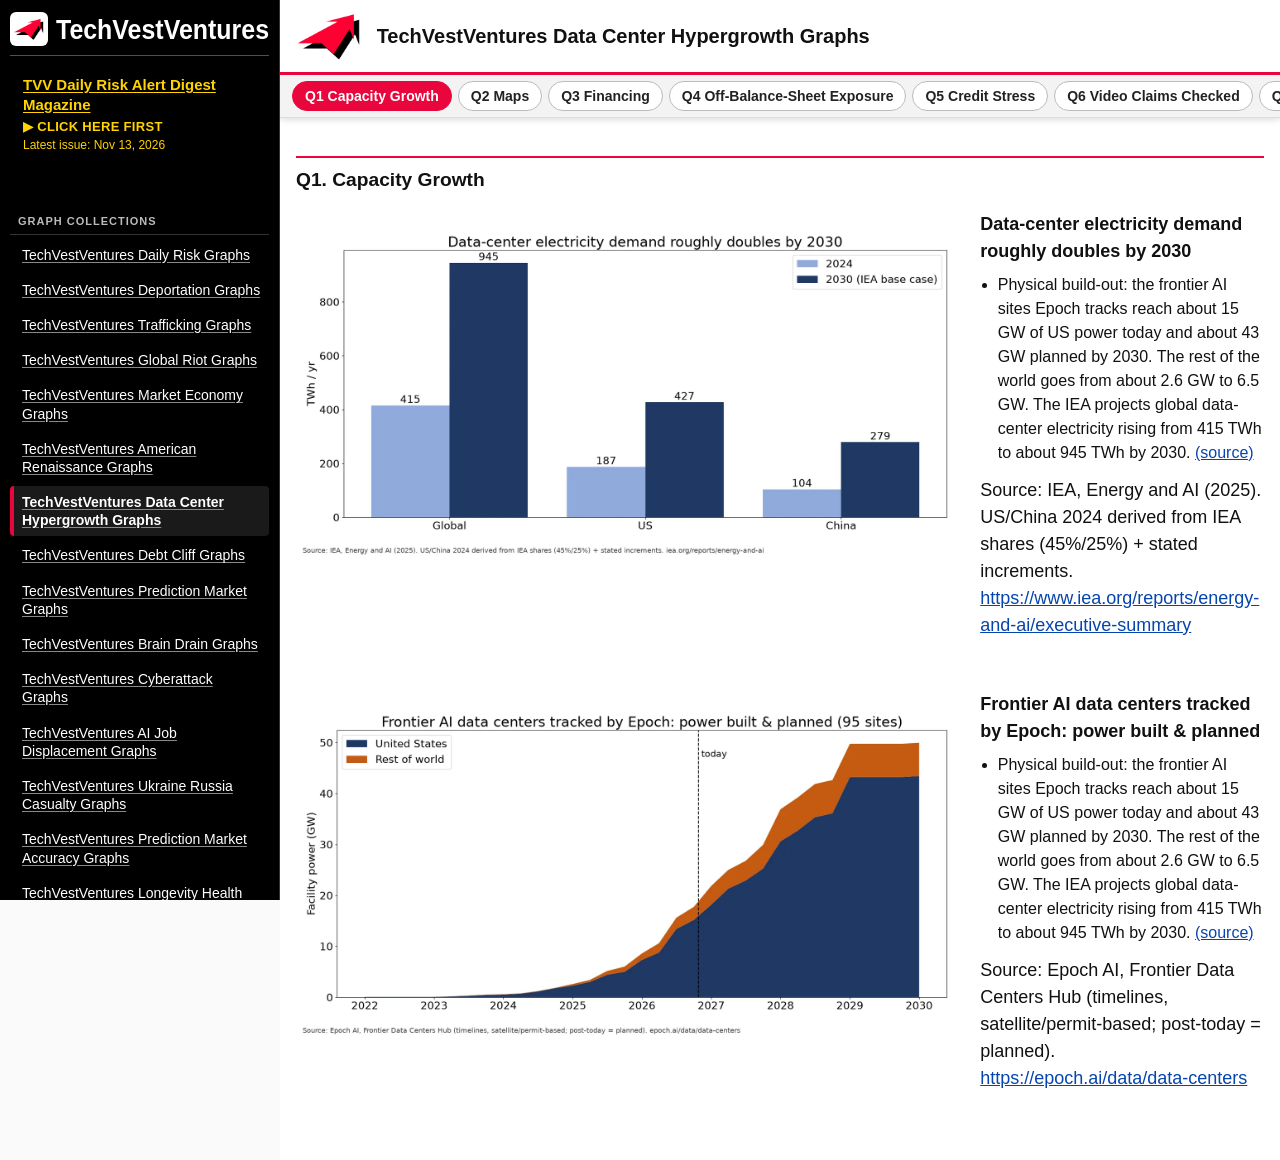
==== commit f1a91f1d: "Sidebar: rename button to Longevity Watch" ====
--- a/index.html
+++ b/index.html
@@ -1,4 +1,4 @@
-<!doctype html><html lang="en"><head><meta charset="utf-8"><meta name="viewport" content="width=device-width,initial-scale=1"><title>TechVestVentures Data Center Hypergrowth Graphs</title><link rel="icon" href="assets/favicon.svg" type="image/svg+xml"><link rel="icon" href="assets/favicon-32.png" sizes="32x32" type="image/png"><link rel="apple-touch-icon" href="assets/apple-touch-icon.png"><link rel="stylesheet" href="assets/style.css"></head><body><style id="tvvnav-lwd">#tvvnav .grp.teal{color:#2ee6c0;border-bottom-color:#0f5c4d}#tvvnav a.lwd{display:block;border:1px solid #2ee6c0;border-left:4px solid #2ee6c0;background:#04201a;color:#2ee6c0;font-weight:700;font-size:15px;text-decoration:none;padding:9px 9px 8px;margin:3px 0}#tvvnav a.lwd:hover,#tvvnav a.lwd:focus{background:#0a3a30}#tvvnav a.lwd .t{text-decoration:underline;text-underline-offset:2px}#tvvnav a.lwd .cta{display:block;margin-top:5px;font-size:13px;text-transform:uppercase;letter-spacing:.3px}#tvvnav a.lwd .sub{display:block;font-size:12px;font-weight:400;margin-top:2px;color:#9ff0de}#tvvnav a.lwd.cur{background:#2ee6c0;color:#000;border-left-color:#e8063c}#tvvnav a.lwd.cur .sub{color:#000}</style><nav id="tvvnav" aria-label="TechVestVentures sites"><details open><summary><span class="mark"><img src="[data-uri]" alt="TechVest logo"></span><svg class="word" viewBox="0 0 214 32" preserveAspectRatio="xMinYMid meet" role="img" aria-label="TechVestVentures"><text x="0" y="26" textLength="214" lengthAdjust="spacingAndGlyphs" font-family="Arial,Helvetica,sans-serif" font-weight="700" font-size="28" fill="#fff">TechVestVentures</text></svg></summary><a class="mag" href="https://atlantean2.github.io/tvv-daily-risk-alert-digest/"><span class="t">TVV Daily Risk Alert Digest Magazine</span><span class="cta">&#9654; click here first</span><span class="sub">Latest issue: Nov 13, 2026</span></a><div class="sp2" aria-hidden="true"></div><div class="grp">Graph Collections</div><a href="https://atlantean2.github.io/tvv-daily-risk-graphs/">TechVestVentures Daily Risk Graphs</a><a href="https://atlantean2.github.io/tvv-deportation-graphs/">TechVestVentures Deportation Graphs</a><a href="https://atlantean2.github.io/tvv-trafficking-graphs/">TechVestVentures Trafficking Graphs</a><a href="https://atlantean2.github.io/tvv-global-riot-graphs/">TechVestVentures Global Riot Graphs</a><a href="https://atlantean2.github.io/tvv-market-economy-graphs/">TechVestVentures Market Economy Graphs</a><a href="https://atlantean2.github.io/tvv-american-renaissance-graphs/">TechVestVentures American Renaissance Graphs</a><a class="cur" href="https://atlantean2.github.io/tvv-data-center-hypergrowth-graphs/" aria-current="page">TechVestVentures Data Center Hypergrowth Graphs</a><a href="https://atlantean2.github.io/tvv-debt-cliff-graphs/">TechVestVentures Debt Cliff Graphs</a><a href="https://atlantean2.github.io/tvv-prediction-market-graphs/">TechVestVentures Prediction Market Graphs</a><a href="https://atlantean2.github.io/tvv-brain-drain-graphs/">TechVestVentures Brain Drain Graphs</a><a href="https://atlantean2.github.io/tvv-cyberattack-graphs/">TechVestVentures Cyberattack Graphs</a><a href="https://atlantean2.github.io/tvv-ai-job-displacement-graphs/">TechVestVentures AI Job Displacement Graphs</a><a href="https://atlantean2.github.io/tvv-ukraine-russia-casualty-graphs/">TechVestVentures Ukraine Russia Casualty Graphs</a><a href="https://atlantean2.github.io/tvv-prediction-market-accuracy-graphs/">TechVestVentures Prediction Market Accuracy Graphs</a><a href="https://atlantean2.github.io/tvv-longevity-health-graphs/">TechVestVentures Longevity Health Graphs</a><div class="sp5" aria-hidden="true"></div><div class="grp gold">Essays</div><a class="ess" href="https://atlantean2.github.io/tvv-daily-risk-alert-digest/essays/ai-job-displacement.html">AI Job Displacement</a><a class="ess" href="https://atlantean2.github.io/tvv-daily-risk-alert-digest/essays/prediction-markets.html">Prediction Markets</a><a class="ess" href="https://atlantean2.github.io/tvv-daily-risk-alert-digest/essays/ukraine-russia-casualty-claims.html">Ukraine vs Russia: Casualty Claims</a><div class="sp5" aria-hidden="true"></div><div class="grp teal">Longevity Watcher</div><a class="lwd" href="https://atlantean2.github.io/tvv-longevity-watcher-digest/"><span class="t">Longevity Watcher Digest</span><span class="cta">&#9654; weekly digest</span><span class="sub">New issue every Friday</span></a></details></nav><script>(function(){var d=document.querySelector('#tvvnav details');function f(){if(innerWidth>900)d.open=true}f();addEventListener('resize',f)})()</script><div id="top"><header><img src="assets/logo.png" alt="TVV logo"><h1>TechVestVentures Data Center Hypergrowth Graphs</h1></header><nav id="tabs" role="tablist" aria-label="Sections"><button role="tab" data-d="Q1" aria-selected="false">Q1 Capacity Growth</button><button role="tab" data-d="Q2" aria-selected="false">Q2 Maps</button><button role="tab" data-d="Q3" aria-selected="false">Q3 Financing</button><button role="tab" data-d="Q4" aria-selected="false">Q4 Off-Balance-Sheet Exposure</button><button role="tab" data-d="Q5" aria-selected="false">Q5 Credit Stress</button><button role="tab" data-d="Q6" aria-selected="false">Q6 Video Claims Checked</button><button role="tab" data-d="Q7" aria-selected="false">Q7 Power &amp; Grid</button><button role="tab" data-d="Q8" aria-selected="false">Q8 Neo-cloud Stocks</button><button role="tab" data-d="Q9" aria-selected="false">Q9 Nvidia Valuation</button><button role="tab" data-d="sources" aria-selected="false">Sources</button></nav></div><main id="content"></main><script>const tabs=[...document.querySelectorAll('#tabs button')],m=document.getElementById('content'),ds=tabs.map(t=>t.dataset.d);
+<!doctype html><html lang="en"><head><meta charset="utf-8"><meta name="viewport" content="width=device-width,initial-scale=1"><title>TechVestVentures Data Center Hypergrowth Graphs</title><link rel="icon" href="assets/favicon.svg" type="image/svg+xml"><link rel="icon" href="assets/favicon-32.png" sizes="32x32" type="image/png"><link rel="apple-touch-icon" href="assets/apple-touch-icon.png"><link rel="stylesheet" href="assets/style.css"></head><body><nav id="tvvnav" aria-label="TechVestVentures sites"><details open><summary><span class="mark"><img src="[data-uri]" alt="TechVest logo"></span><svg class="word" viewBox="0 0 214 32" preserveAspectRatio="xMinYMid meet" role="img" aria-label="TechVestVentures"><text x="0" y="26" textLength="214" lengthAdjust="spacingAndGlyphs" font-family="Arial,Helvetica,sans-serif" font-weight="700" font-size="28" fill="#fff">TechVestVentures</text></svg></summary><a class="mag" href="https://atlantean2.github.io/tvv-daily-risk-alert-digest/"><span class="t">TVV Daily Risk Alert Digest Magazine</span><span class="cta">&#9654; click here first</span><span class="sub">Latest issue: Nov 13, 2026</span></a><div class="sp2" aria-hidden="true"></div><div class="grp">Graph Collections</div><a href="https://atlantean2.github.io/tvv-daily-risk-graphs/">TechVestVentures Daily Risk Graphs</a><a href="https://atlantean2.github.io/tvv-deportation-graphs/">TechVestVentures Deportation Graphs</a><a href="https://atlantean2.github.io/tvv-trafficking-graphs/">TechVestVentures Trafficking Graphs</a><a href="https://atlantean2.github.io/tvv-global-riot-graphs/">TechVestVentures Global Riot Graphs</a><a href="https://atlantean2.github.io/tvv-market-economy-graphs/">TechVestVentures Market Economy Graphs</a><a href="https://atlantean2.github.io/tvv-american-renaissance-graphs/">TechVestVentures American Renaissance Graphs</a><a class="cur" href="https://atlantean2.github.io/tvv-data-center-hypergrowth-graphs/" aria-current="page">TechVestVentures Data Center Hypergrowth Graphs</a><a href="https://atlantean2.github.io/tvv-debt-cliff-graphs/">TechVestVentures Debt Cliff Graphs</a><a href="https://atlantean2.github.io/tvv-prediction-market-graphs/">TechVestVentures Prediction Market Graphs</a><a href="https://atlantean2.github.io/tvv-brain-drain-graphs/">TechVestVentures Brain Drain Graphs</a><a href="https://atlantean2.github.io/tvv-cyberattack-graphs/">TechVestVentures Cyberattack Graphs</a><a href="https://atlantean2.github.io/tvv-ai-job-displacement-graphs/">TechVestVentures AI Job Displacement Graphs</a><a href="https://atlantean2.github.io/tvv-ukraine-russia-casualty-graphs/">TechVestVentures Ukraine Russia Casualty Graphs</a><a href="https://atlantean2.github.io/tvv-prediction-market-accuracy-graphs/">TechVestVentures Prediction Market Accuracy Graphs</a><a href="https://atlantean2.github.io/tvv-longevity-health-graphs/">TechVestVentures Longevity Health Graphs</a><div class="sp5" aria-hidden="true"></div><div class="grp gold">Essays</div><a class="ess" href="https://atlantean2.github.io/tvv-daily-risk-alert-digest/essays/ai-job-displacement.html">AI Job Displacement</a><a class="ess" href="https://atlantean2.github.io/tvv-daily-risk-alert-digest/essays/prediction-markets.html">Prediction Markets</a><a class="ess" href="https://atlantean2.github.io/tvv-daily-risk-alert-digest/essays/ukraine-russia-casualty-claims.html">Ukraine vs Russia: Casualty Claims</a><div class="sp5" aria-hidden="true"></div><div class="grp teal">Longevity Watch</div><a class="lwd" href="https://atlantean2.github.io/tvv-longevity-watcher-digest/"><span class="t">Longevity Watch</span><span class="cta">&#9654; weekly digest</span><span class="sub">New issue every Friday</span></a></details></nav><script>(function(){var d=document.querySelector('#tvvnav details');function f(){if(innerWidth>900)d.open=true}f();addEventListener('resize',f)})()</script><div id="top"><header><img src="assets/logo.png" alt="TVV logo"><h1>TechVestVentures Data Center Hypergrowth Graphs</h1></header><nav id="tabs" role="tablist" aria-label="Sections"><button role="tab" data-d="Q1" aria-selected="false">Q1 Capacity Growth</button><button role="tab" data-d="Q2" aria-selected="false">Q2 Maps</button><button role="tab" data-d="Q3" aria-selected="false">Q3 Financing</button><button role="tab" data-d="Q4" aria-selected="false">Q4 Off-Balance-Sheet Exposure</button><button role="tab" data-d="Q5" aria-selected="false">Q5 Credit Stress</button><button role="tab" data-d="Q6" aria-selected="false">Q6 Video Claims Checked</button><button role="tab" data-d="Q7" aria-selected="false">Q7 Power &amp; Grid</button><button role="tab" data-d="Q8" aria-selected="false">Q8 Neo-cloud Stocks</button><button role="tab" data-d="Q9" aria-selected="false">Q9 Nvidia Valuation</button><button role="tab" data-d="Q10" aria-selected="false">Q10 Build Pace</button><button role="tab" data-d="Q11" aria-selected="false">Q11 Junk Thesis</button><button role="tab" data-d="sources" aria-selected="false">Sources</button></nav></div><main id="content"></main><script>const tabs=[...document.querySelectorAll('#tabs button')],m=document.getElementById('content'),ds=tabs.map(t=>t.dataset.d);
 async function show(d){if(!ds.includes(d))d=ds[0];tabs.forEach(t=>t.setAttribute('aria-selected',t.dataset.d==d));
 document.querySelector(`#tabs [data-d="${d}"]`).scrollIntoView({inline:'nearest',block:'nearest'});
 m.innerHTML='<p>Loading…</p>';try{const r=await fetch('issues/'+d+'.html',{cache:'no-cache'});const doc=new DOMParser().parseFromString(await r.text(),'text/html');
--- a/assets/style.css
+++ b/assets/style.css
@@ -8,6 +8,11 @@
 main{max-width:1040px;margin:0 auto;padding:16px;background:#fff}
 main img{width:100%;max-width:1000px;height:auto;display:block;margin:14px auto}
 a{color:#0645ad;text-decoration:underline}h2{border-top:2px solid #e8063c;padding-top:8px;margin-top:22px;font-size:1.2rem;font-weight:700;scroll-margin-top:130px}
+h2.priority-summary{border-top:2px solid #C9A227;text-align:center;font-size:1.25rem;margin-top:28px}
+table.priority-summary{width:100%;border-collapse:collapse;margin:8px 0 20px;font-size:10.5pt}
+table.priority-summary th,table.priority-summary td{vertical-align:top;padding:2px 10px 2px 0;text-align:left;font-weight:400}
+table.priority-summary thead th{font-weight:700}
+table.priority-summary tbody th{font-weight:700;color:#B91C1C;white-space:nowrap;width:1.2in}
 main table{width:100%;border-collapse:collapse}main td{display:block;width:100%;padding:0}main td:empty{display:none}
 ul.items{margin-left:24px;padding-left:1.1em}
 .action-box{border:3px solid #e8063c;padding:10px 14px;margin:20px 0}a.risk-center{font-weight:700;color:#C00000}.rc-header{font-size:.9rem;color:#1a1a1a;border-bottom:2px solid #C9A227;padding-bottom:6px;margin:0 0 12px}ul.items li{margin:6px 0}
@@ -52,6 +57,14 @@
 #tvvnav a.ess{color:#ffd400;font-weight:700;text-decoration-color:#8a7300}
 #tvvnav a.ess:hover,#tvvnav a.ess:focus{background:#1a1a1a;text-decoration-color:#ffd400}
 #tvvnav a.ess.cur{background:#ffd400;color:#000;border-left-color:#e8063c;text-decoration:none}
+#tvvnav .grp.teal{color:#2ee6c0;border-bottom-color:#0f5c4d}
+#tvvnav a.lwd{display:block;border:1px solid #2ee6c0;border-left:4px solid #2ee6c0;background:#04201a;color:#2ee6c0;font-weight:700;font-size:15px;text-decoration:none;padding:9px 9px 8px;margin:3px 0}
+#tvvnav a.lwd:hover,#tvvnav a.lwd:focus{background:#0a3a30}
+#tvvnav a.lwd .t{text-decoration:underline;text-underline-offset:2px}
+#tvvnav a.lwd .cta{display:block;margin-top:5px;font-size:13px;text-transform:uppercase;letter-spacing:.3px}
+#tvvnav a.lwd .sub{display:block;font-size:12px;font-weight:400;margin-top:2px;color:#9ff0de}
+#tvvnav a.lwd.cur{background:#2ee6c0;color:#000;border-left-color:#e8063c}
+#tvvnav a.lwd.cur .sub{color:#000}
 body{padding-left:280px}
 @media(max-width:900px){body{padding-left:0}#tvvnav{position:static;width:auto;border-right:0;border-bottom:2px solid #e8063c;padding:8px 12px}
 #tvvnav summary{cursor:pointer;margin:0;border:0;padding:2px 0}#tvvnav .word{max-width:250px}
